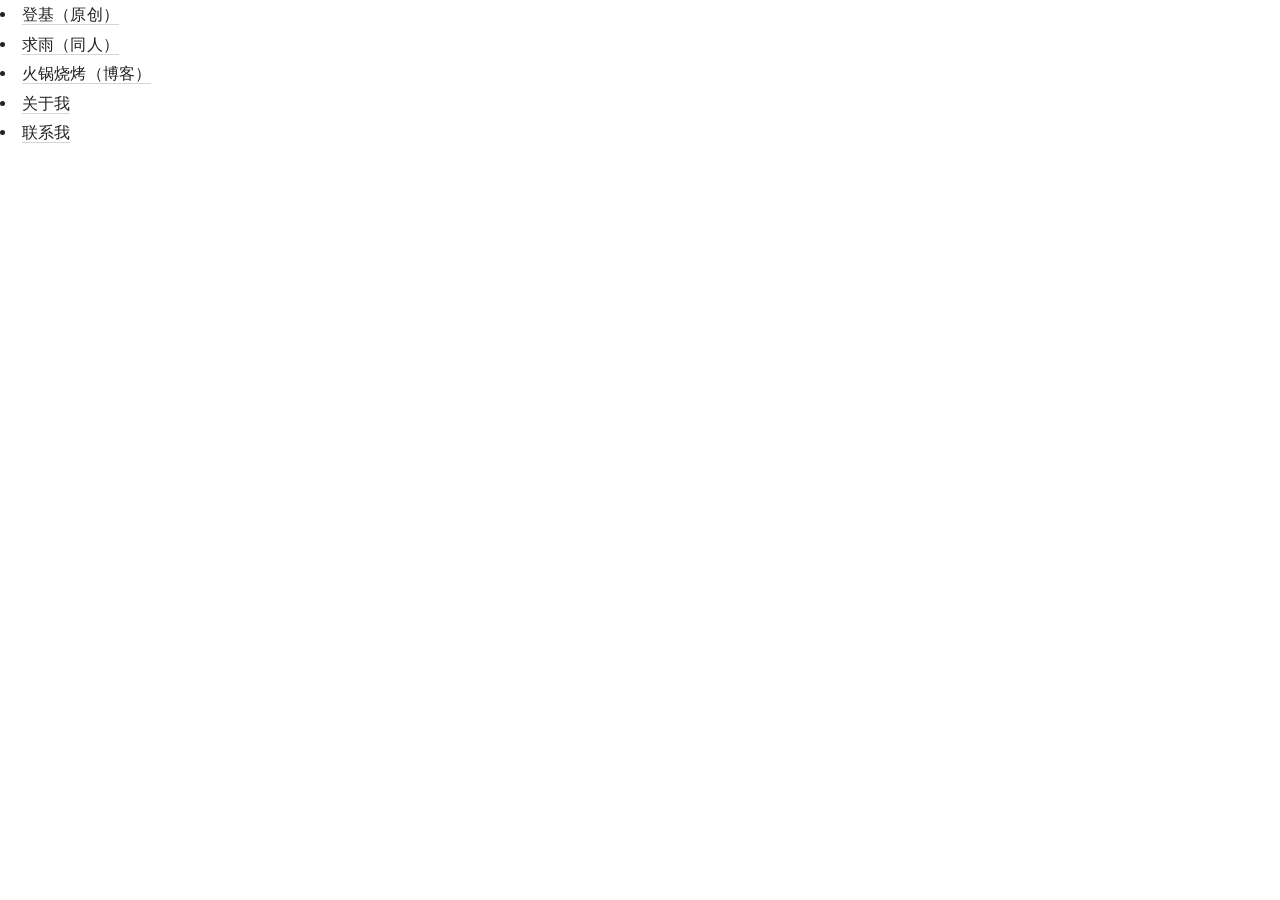
==== about.html @ 21b164ad "Add files via upload" ====
<!DOCTYPE html>
<html lang="zh-CN">
<head>
  <meta charset="UTF-8">
  <meta name="viewport" content="width=device-width, initial-scale=1.0">
  <title>关于我 · rszs</title>
  <link rel="stylesheet" href="style.css">
</head>
<body data-page="about" data-nav="about">
  <div class="layout">
    <aside class="sidebar">
      <a class="sidebar-brand" href="index.html" data-site-name>rszs</a>
      <p class="sidebar-desc" data-site-desc></p>
      <nav class="sidebar-nav" data-nav></nav>
      <div class="sidebar-foot">
        <p>© <span data-year></span> rszs</p>
      </div>
    </aside>

    <main class="content">
      <h1 class="page-title">关于我</h1>
      <p class="page-desc">这一段可以在 about.html 里直接改。</p>

      <div class="prose">
        <p>你好，我是 rszs。这里是我放文字的地方。</p>
        <p>写得不算多，但每一篇都认真写。大部分时候在写故事，偶尔记录生活。</p>

        <h2>这里有什么</h2>
        <ul>
          <li>登基（原创）：自己写的小说与散文</li>
          <li>求雨（同人）：借来的世界，下场自己的雨</li>
          <li>火锅烧烤（博客）：生活、读书与杂谈</li>
        </ul>

        <h2>关于这个网站</h2>
        <p>本站是一个纯静态网站，由 HTML、CSS 和一点点 JavaScript 写成，托管在 GitHub Pages 上，没有广告，没有统计脚本。</p>
      </div>
    </main>
  </div>

  <script src="js/site-data.js"></script>
  <script src="js/site.js"></script>
</body>
</html>
---- style.css ----
/* ============================================================
   全站样式：白 + 灰，以文字为主
   ============================================================ */

:root {
  --bg: #ffffff;
  --bg-soft: #fafafa;
  --text: #222222;
  --text-soft: #555555;
  --text-muted: #8a8a8a;
  --line: #e6e6e6;
  --line-strong: #d5d5d5;
  --accent: #333333;
  --sidebar-width: 232px;
  --content-width: 720px;
}

* {
  box-sizing: border-box;
}

html {
  -webkit-text-size-adjust: 100%;
}

body {
  margin: 0;
  background: var(--bg);
  color: var(--text);
  font-family: "PingFang SC", "Hiragino Sans GB", "Microsoft YaHei", "Source Han Sans SC",
    "Noto Sans CJK SC", system-ui, -apple-system, "Segoe UI", Roboto, sans-serif;
  font-size: 16px;
  line-height: 1.85;
  letter-spacing: 0.01em;
}

a {
  color: var(--text);
  text-decoration: none;
  border-bottom: 1px solid var(--line-strong);
  transition: border-color 0.15s ease, color 0.15s ease;
}

a:hover {
  color: #000000;
  border-bottom-color: #000000;
}

/* ---------- 整体布局 ---------- */

.layout {
  display: flex;
  align-items: flex-start;
  gap: 56px;
  max-width: 1080px;
  margin: 0 auto;
  padding: 64px 32px 96px;
}

/* ---------- 左侧竖排导航 ---------- */

.sidebar {
  position: sticky;
  top: 64px;
  flex: 0 0 var(--sidebar-width);
  width: var(--sidebar-width);
}

.sidebar-brand {
  display: block;
  margin-bottom: 6px;
  font-size: 1.25rem;
  font-weight: 600;
  letter-spacing: 0.06em;
  border-bottom: none;
}

.sidebar-desc {
  margin: 0 0 32px;
  color: var(--text-muted);
  font-size: 0.82rem;
  line-height: 1.7;
}

.sidebar-nav ul {
  list-style: none;
  margin: 0;
  padding: 0;
}

.sidebar-nav li {
  margin-bottom: 4px;
}

.sidebar-nav a {
  display: block;
  padding: 7px 0 7px 14px;
  border-bottom: none;
  border-left: 2px solid transparent;
  color: var(--text-soft);
  font-size: 0.94rem;
  transition: color 0.15s ease, border-color 0.15s ease, background 0.15s ease;
}

.sidebar-nav a:hover {
  color: #000000;
  border-left-color: var(--line-strong);
}

.sidebar-nav a.is-active {
  color: #000000;
  font-weight: 600;
  border-left-color: var(--accent);
}

.sidebar-foot {
  margin-top: 40px;
  padding-top: 20px;
  border-top: 1px solid var(--line);
  color: var(--text-muted);
  font-size: 0.78rem;
  line-height: 1.7;
}

/* ---------- 主内容区 ---------- */

.content {
  flex: 1 1 auto;
  min-width: 0;
  max-width: var(--content-width);
}

.page-title {
  margin: 0 0 8px;
  font-size: 1.6rem;
  font-weight: 600;
  letter-spacing: 0.02em;
}

.page-desc {
  margin: 0 0 40px;
  color: var(--text-muted);
  font-size: 0.92rem;
}

/* ---------- 首页词条云 ---------- */

.tag-cloud {
  display: flex;
  flex-wrap: wrap;
  align-items: baseline;
  gap: 10px 26px;
  padding: 8px 0 0;
}

.cloud-item {
  position: relative;
  display: inline-block;
  padding: 2px 0;
  line-height: 1.5;
  border-bottom: none;
}

.cloud-item:hover {
  color: #000000 !important;
  text-decoration: underline;
  text-underline-offset: 4px;
}

.cloud-count {
  margin-left: 4px;
  color: var(--text-muted);
  font-size: 0.66em;
  vertical-align: super;
}

/* ---------- 文章列表 ---------- */

.list-head {
  margin-bottom: 28px;
  padding-bottom: 12px;
  border-bottom: 1px solid var(--line);
  color: var(--text-muted);
  font-size: 0.85rem;
}

.post-card {
  padding-bottom: 28px;
  margin-bottom: 28px;
  border-bottom: 1px solid var(--line);
}

.post-card:last-child {
  border-bottom: none;
}

.post-card-title {
  margin: 0 0 6px;
  font-size: 1.12rem;
  font-weight: 600;
  line-height: 1.6;
}

.post-card-title a {
  border-bottom: none;
}

.post-card-title a:hover {
  border-bottom: 1px solid #000000;
}

.post-meta {
  margin: 0 0 10px;
  color: var(--text-muted);
  font-size: 0.8rem;
  letter-spacing: 0.02em;
}

.post-meta a {
  border-bottom: none;
  color: var(--text-muted);
}

.post-meta a:hover {
  color: #000000;
  border-bottom: 1px solid #000000;
}

.post-excerpt {
  margin: 0 0 12px;
  color: var(--text-soft);
  font-size: 0.94rem;
}

.post-tags {
  margin: 0;
  font-size: 0.8rem;
}

.tag {
  display: inline-block;
  margin-right: 10px;
  color: var(--text-muted);
  border-bottom: none;
}

.tag:hover {
  color: #000000;
  border-bottom: 1px solid #000000;
}

/* ---------- 文章正文 ---------- */

.article-title {
  margin: 0 0 10px;
  font-size: 1.7rem;
  font-weight: 600;
  line-height: 1.5;
}

.article-body {
  margin-top: 36px;
  color: #2b2b2b;
  font-size: 1.03rem;
}

.article-body h2 {
  margin: 44px 0 12px;
  font-size: 1.16rem;
  font-weight: 600;
  color: var(--text);
}

.article-body h3 {
  margin: 32px 0 10px;
  font-size: 1.02rem;
  font-weight: 600;
  color: var(--text);
}

.article-body p {
  margin: 0 0 22px;
}

.article-body blockquote {
  margin: 26px 0;
  padding: 2px 0 2px 18px;
  border-left: 2px solid var(--line-strong);
  color: var(--text-soft);
}

.article-body blockquote p {
  margin-bottom: 0;
}

.article-body ul,
.article-body ol {
  margin: 0 0 22px;
  padding-left: 22px;
}

.article-body li {
  margin-bottom: 6px;
}

.article-body img {
  max-width: 100%;
  height: auto;
}

.article-body hr {
  margin: 40px 0;
  border: none;
  border-top: 1px solid var(--line);
}

.article-back {
  margin: 48px 0 0;
  padding-top: 20px;
  border-top: 1px solid var(--line);
  font-size: 0.86rem;
}

.article-back a {
  border-bottom: none;
  color: var(--text-muted);
}

.article-back a:hover {
  color: #000000;
}

/* ---------- 关于我 / 联系我 ---------- */

.prose {
  max-width: 640px;
  color: #2b2b2b;
}

.prose p {
  margin: 0 0 20px;
}

.prose h2 {
  margin: 40px 0 12px;
  font-size: 1.1rem;
  font-weight: 600;
  color: var(--text);
}

.prose ul {
  margin: 0 0 20px;
  padding-left: 22px;
}

.prose li {
  margin-bottom: 6px;
}

.contact-list {
  list-style: none;
  margin: 0;
  padding: 0;
  border-top: 1px solid var(--line);
}

.contact-list li {
  display: flex;
  gap: 16px;
  padding: 14px 0;
  border-bottom: 1px solid var(--line);
  font-size: 0.94rem;
}

.contact-list .label {
  flex: 0 0 96px;
  color: var(--text-muted);
}

/* ---------- 通用 ---------- */

.empty {
  padding: 40px 0;
  color: var(--text-muted);
  font-size: 0.92rem;
}

.page-foot {
  margin-top: 64px;
  padding-top: 20px;
  border-top: 1px solid var(--line);
  color: var(--text-muted);
  font-size: 0.78rem;
}

/* ---------- 响应式 ---------- */

@media (max-width: 760px) {
  .layout {
    flex-direction: column;
    gap: 28px;
    padding: 32px 20px 64px;
  }

  .sidebar {
    position: static;
    width: 100%;
    flex: none;
  }

  .sidebar-desc {
    margin-bottom: 20px;
  }

  .sidebar-nav ul {
    display: flex;
    flex-wrap: wrap;
    gap: 4px 18px;
    padding-bottom: 16px;
    border-bottom: 1px solid var(--line);
  }

  .sidebar-nav a {
    padding: 4px 0;
    border-left: none;
    border-bottom: 2px solid transparent;
  }

  .sidebar-nav a:hover {
    border-left-color: transparent;
    border-bottom-color: var(--line-strong);
  }

  .sidebar-nav a.is-active {
    border-left-color: transparent;
    border-bottom-color: var(--accent);
  }

  .sidebar-foot {
    display: none;
  }

  .page-desc {
    margin-bottom: 28px;
  }

  .article-title {
    font-size: 1.4rem;
  }
}
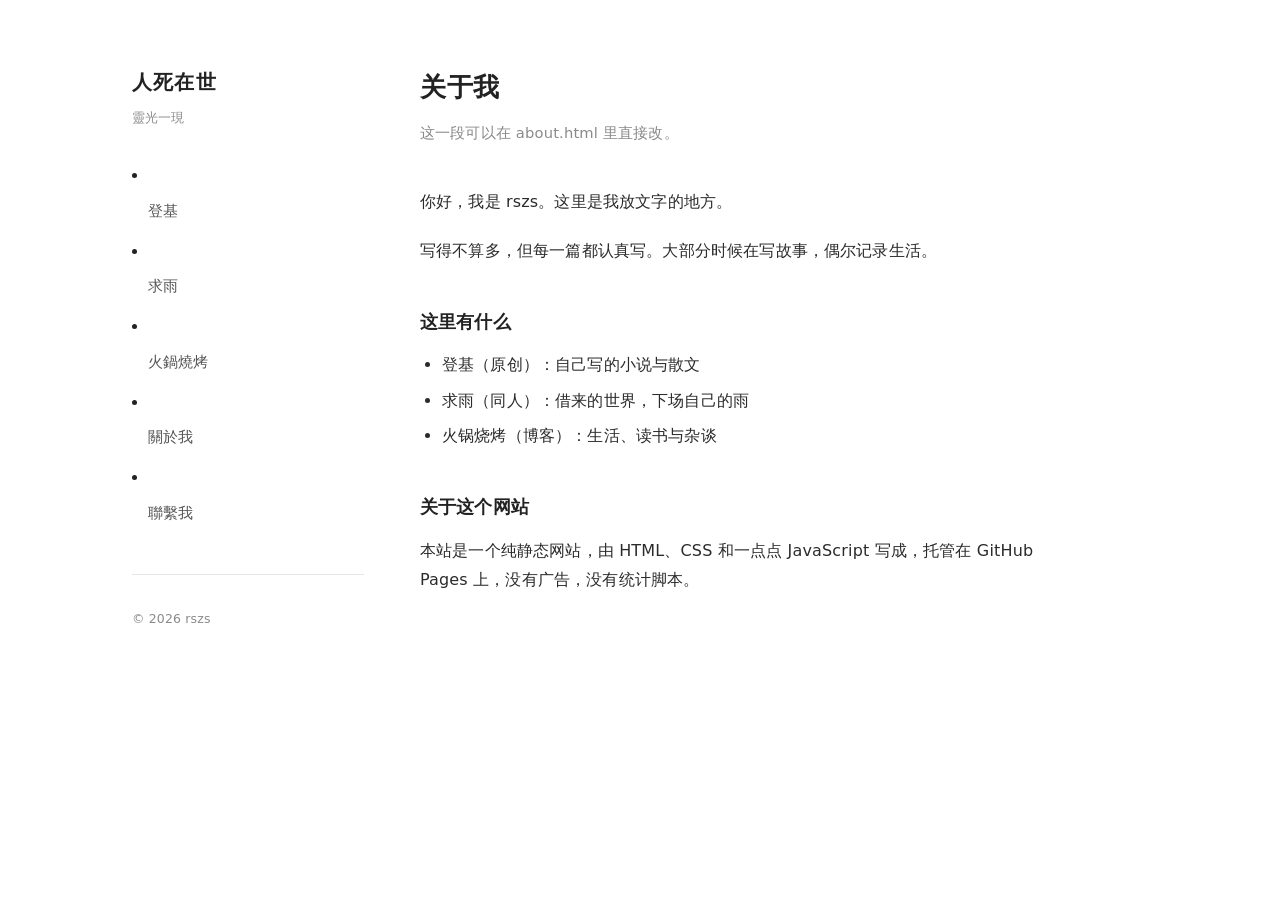
==== commit b404d322: "Add files via upload" ====
--- a/about.html
+++ b/about.html
@@ -6,7 +6,7 @@
   <title>关于我 · rszs</title>
   <link rel="stylesheet" href="style.css">
 </head>
-<body data-page="about" data-nav="about">
+<body data-page="about" data-nav-active="about">
   <div class="layout">
     <aside class="sidebar">
       <a class="sidebar-brand" href="index.html" data-site-name>rszs</a>
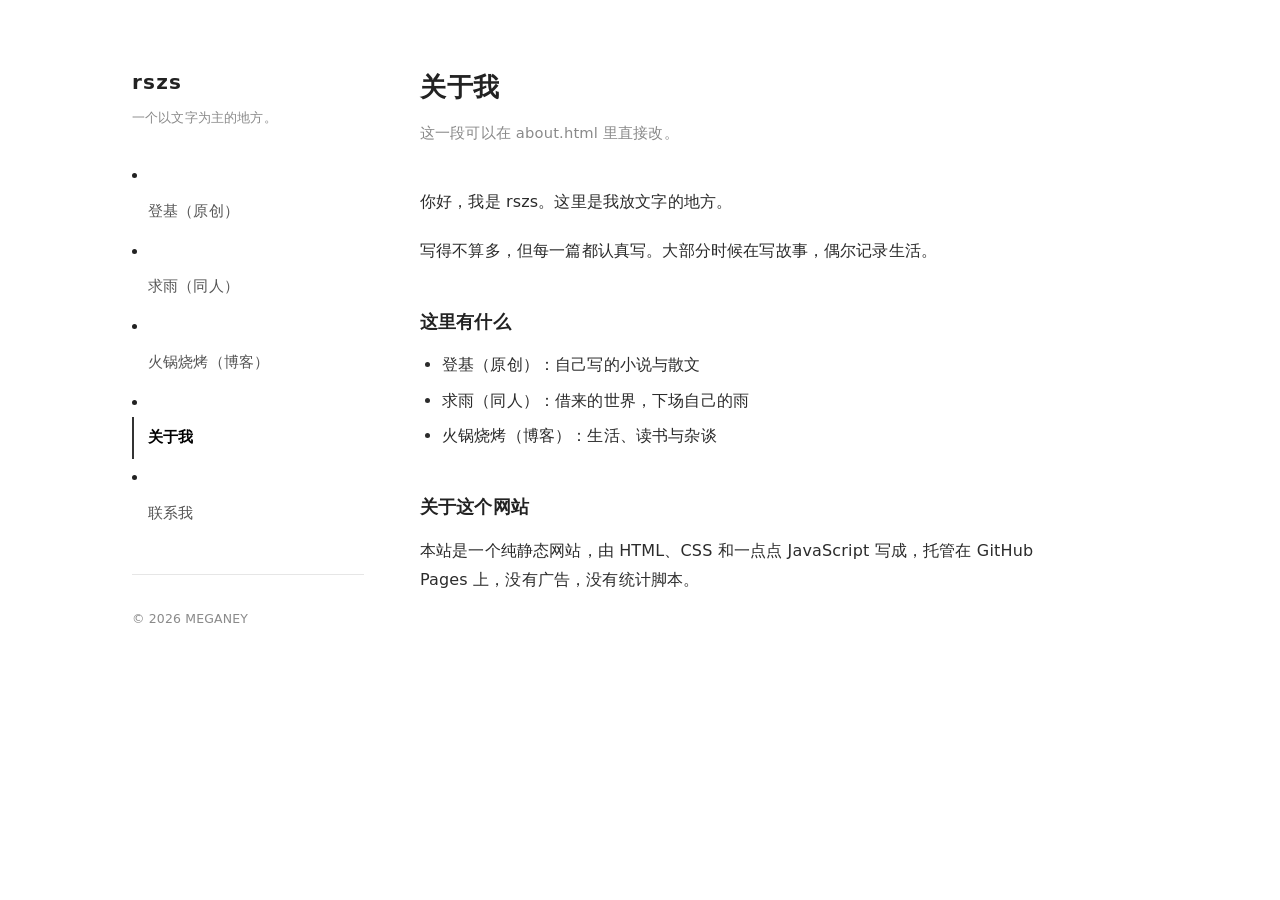
==== commit 962abe0f: "Add files via upload" ====
--- a/about.html
+++ b/about.html
@@ -13,7 +13,7 @@
       <p class="sidebar-desc" data-site-desc></p>
       <nav class="sidebar-nav" data-nav></nav>
       <div class="sidebar-foot">
-        <p>© <span data-year></span> rszs</p>
+        <p>© <span data-year></span> MEGANEY</p>
       </div>
     </aside>
 
--- a/style.css
+++ b/style.css
@@ -146,6 +146,7 @@
 /* ---------- 首页词条云 ---------- */
 
 .tag-cloud {
+  position: relative;
   display: flex;
   flex-wrap: wrap;
   align-items: baseline;
@@ -153,6 +154,21 @@
   padding: 8px 0 0;
 }
 
+/* 由脚本计算位置后启用：词条自由散落，不再并排 */
+.tag-cloud.is-cloud {
+  display: block;
+  min-height: 300px;
+}
+
+.tag-cloud.is-cloud .cloud-item {
+  position: absolute;
+  left: 0;
+  top: 0;
+  white-space: nowrap;
+  will-change: transform;
+  transition: color 0.18s ease;
+}
+
 .cloud-item {
   position: relative;
   display: inline-block;
@@ -312,6 +328,39 @@
   margin: 40px 0;
   border: none;
   border-top: 1px solid var(--line);
+}
+
+.article-body h4 {
+  margin: 28px 0 8px;
+  font-size: 0.98rem;
+  font-weight: 600;
+  color: var(--text);
+}
+
+.article-body code {
+  padding: 1px 5px;
+  background: var(--bg-soft);
+  border: 1px solid var(--line);
+  border-radius: 3px;
+  font-family: ui-monospace, SFMono-Regular, Consolas, "Courier New", monospace;
+  font-size: 0.88em;
+}
+
+.article-body pre {
+  margin: 0 0 22px;
+  padding: 14px 16px;
+  background: var(--bg-soft);
+  border: 1px solid var(--line);
+  border-radius: 4px;
+  overflow-x: auto;
+}
+
+.article-body pre code {
+  padding: 0;
+  background: none;
+  border: none;
+  font-size: 0.85rem;
+  line-height: 1.7;
 }
 
 .article-back {
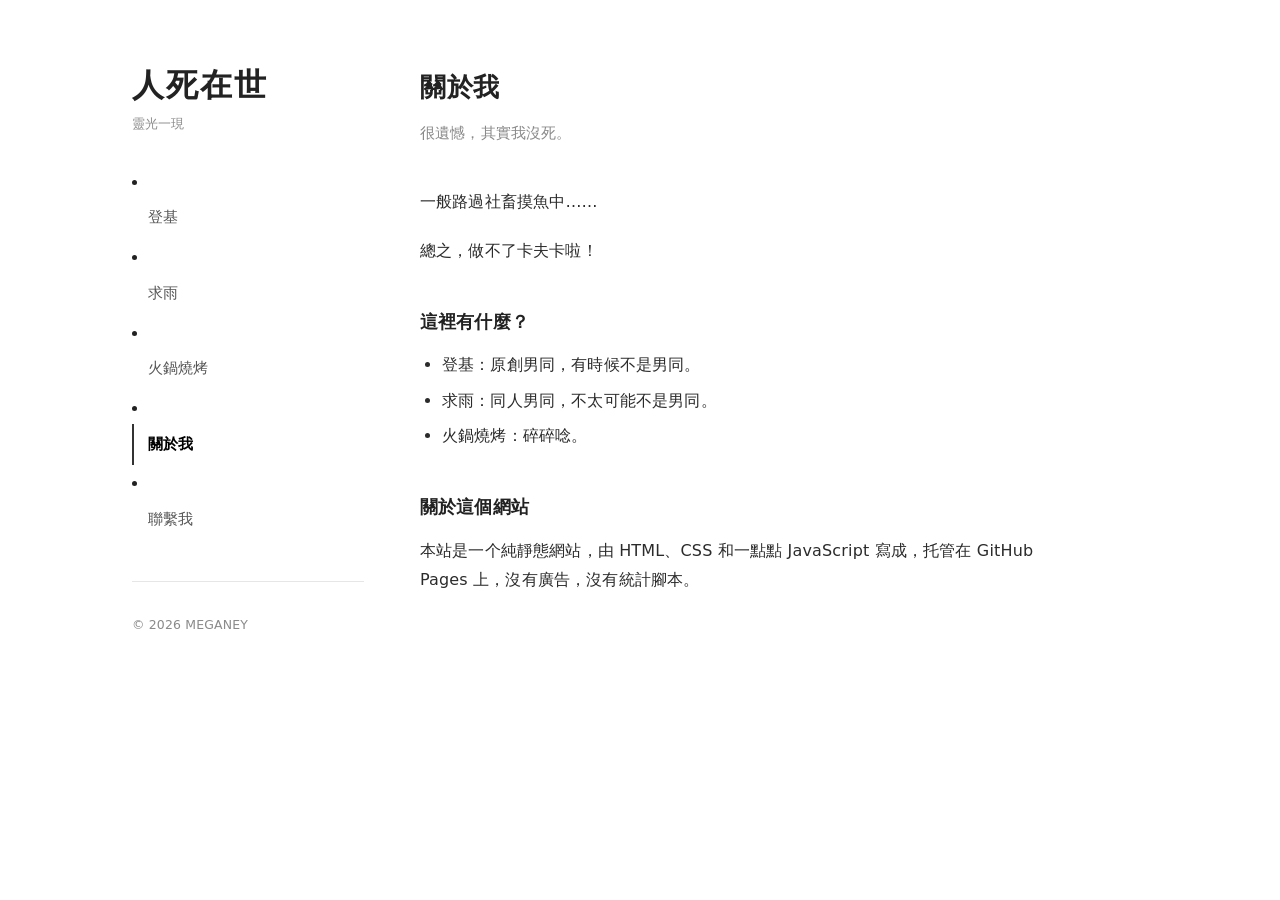
==== commit 54aab33f: "Add files via upload" ====
--- a/about.html
+++ b/about.html
@@ -3,7 +3,7 @@
 <head>
   <meta charset="UTF-8">
   <meta name="viewport" content="width=device-width, initial-scale=1.0">
-  <title>关于我 · rszs</title>
+  <title>關於我</title>
   <link rel="stylesheet" href="style.css">
 </head>
 <body data-page="about" data-nav-active="about">
@@ -18,22 +18,22 @@
     </aside>
 
     <main class="content">
-      <h1 class="page-title">关于我</h1>
-      <p class="page-desc">这一段可以在 about.html 里直接改。</p>
+      <h1 class="page-title">關於我</h1>
+      <p class="page-desc">很遺憾，其實我沒死。</p>
 
       <div class="prose">
-        <p>你好，我是 rszs。这里是我放文字的地方。</p>
-        <p>写得不算多，但每一篇都认真写。大部分时候在写故事，偶尔记录生活。</p>
+        <p>一般路過社畜摸魚中……</p>
+        <p>總之，做不了卡夫卡啦！</p>
 
-        <h2>这里有什么</h2>
+        <h2>這裡有什麼？</h2>
         <ul>
-          <li>登基（原创）：自己写的小说与散文</li>
-          <li>求雨（同人）：借来的世界，下场自己的雨</li>
-          <li>火锅烧烤（博客）：生活、读书与杂谈</li>
+          <li>登基：原創男同，有時候不是男同。</li>
+          <li>求雨：同人男同，不太可能不是男同。</li>
+          <li>火鍋燒烤：碎碎唸。</li>
         </ul>
 
-        <h2>关于这个网站</h2>
-        <p>本站是一个纯静态网站，由 HTML、CSS 和一点点 JavaScript 写成，托管在 GitHub Pages 上，没有广告，没有统计脚本。</p>
+        <h2>關於這個網站</h2>
+        <p>本站是一个純靜態網站，由 HTML、CSS 和一點點 JavaScript 寫成，托管在 GitHub Pages 上，沒有廣告，沒有統計腳本。</p>
       </div>
     </main>
   </div>
--- a/style.css
+++ b/style.css
@@ -69,7 +69,9 @@
 .sidebar-brand {
   display: block;
   margin-bottom: 6px;
-  font-size: 1.25rem;
+  /* 32.2px：比最大的分页标题（文章页 1.7rem = 27.2px）大 5px */
+  font-size: calc(1.7rem + 5px);
+  line-height: 1.35;
   font-weight: 600;
   letter-spacing: 0.06em;
   border-bottom: none;
@@ -165,8 +167,17 @@
   left: 0;
   top: 0;
   white-space: nowrap;
-  will-change: transform;
-  transition: color 0.18s ease;
+  will-change: transform, filter;
+  /* 默认像沉在水里：轻微模糊、略淡 */
+  filter: blur(1.6px);
+  opacity: 0.78;
+  transition: color 0.18s ease, filter 0.55s ease, opacity 0.55s ease;
+}
+
+/* 指针碰到词条：像被捞出来一样逐渐清晰 */
+.tag-cloud.is-cloud .cloud-item:hover {
+  filter: blur(0);
+  opacity: 1;
 }
 
 .cloud-item {
